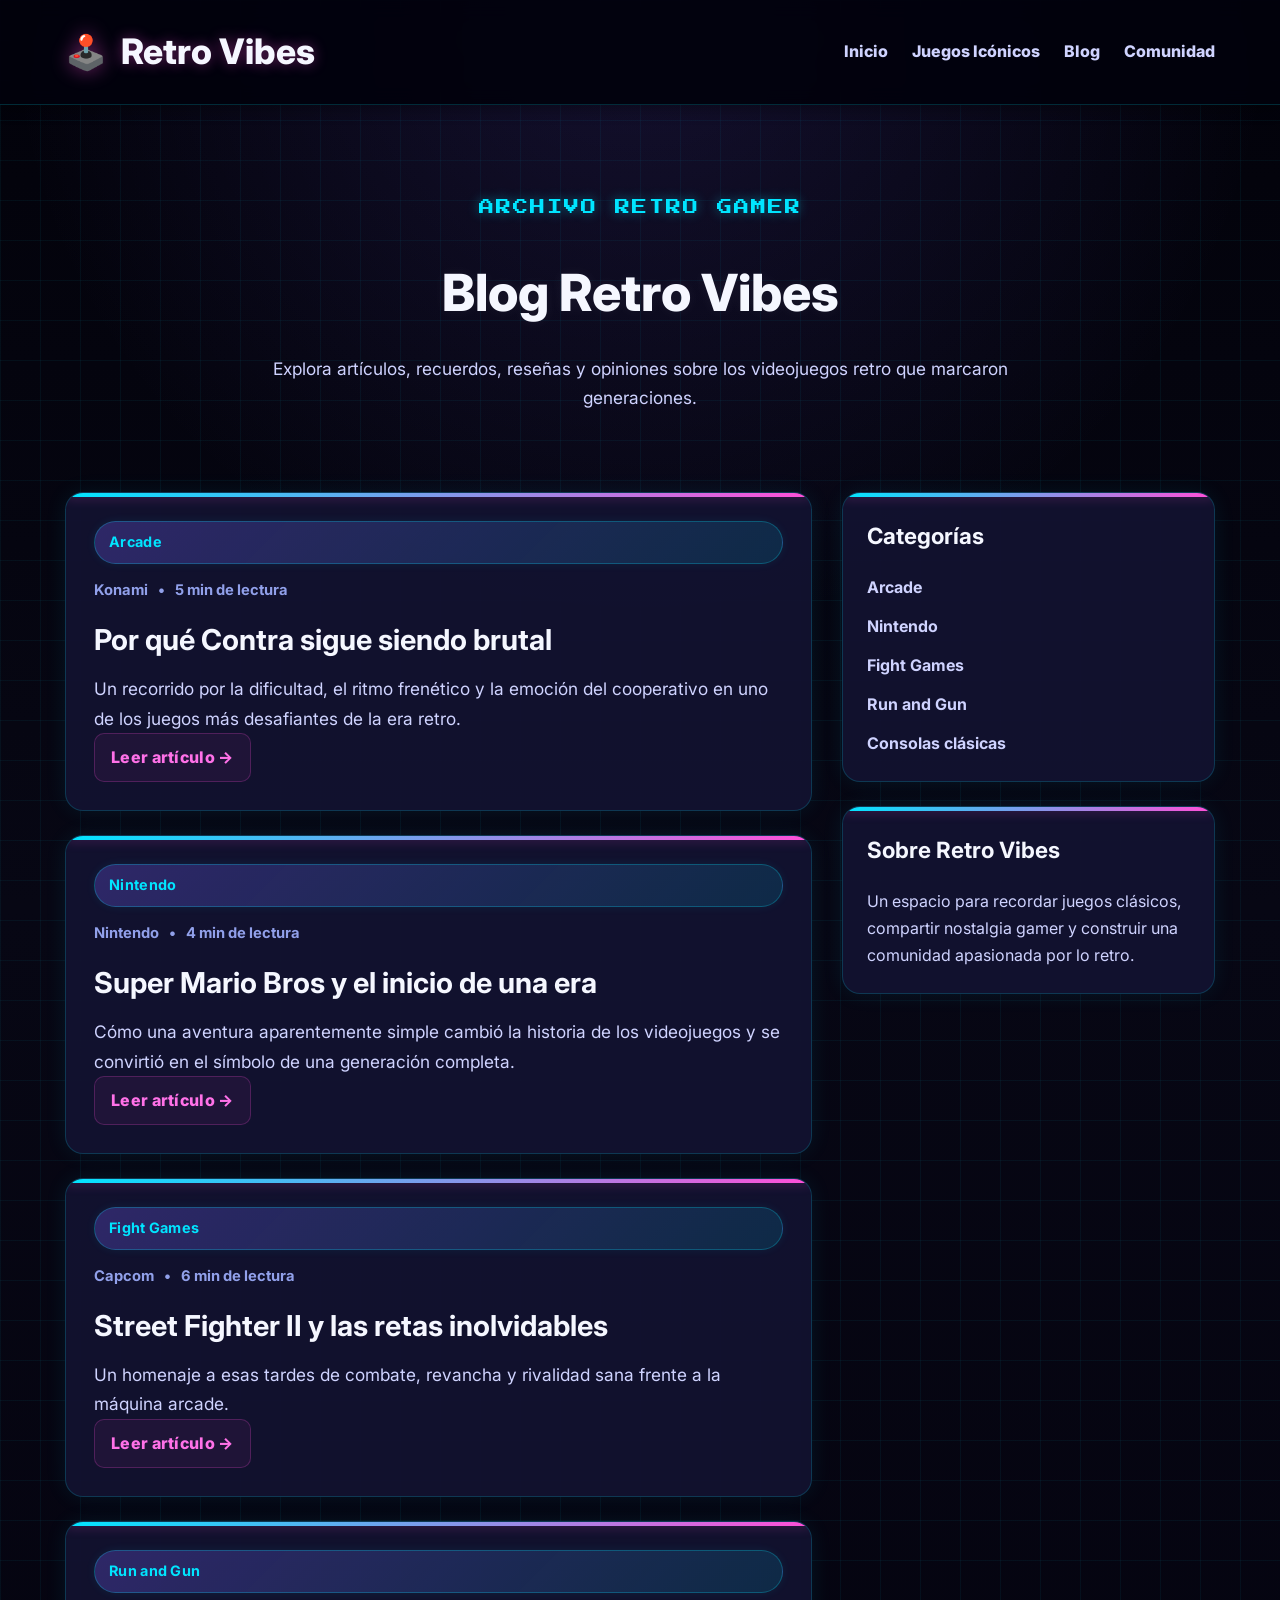
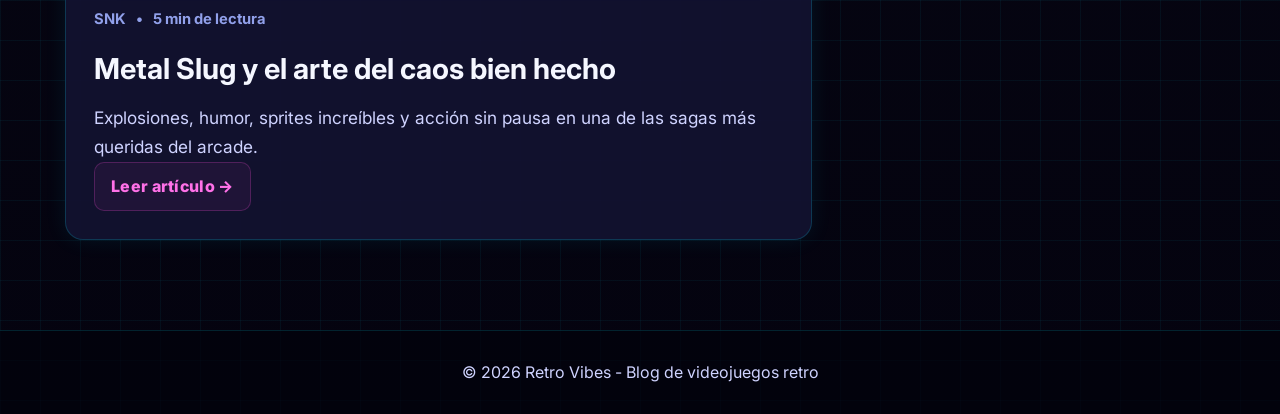
==== blog.html @ 3eb90b33 "post contra terminado con imagen y breadcrumb" ====
<!DOCTYPE html>
<html lang="es">
<head>
  <meta charset="UTF-8" />
  <meta name="viewport" content="width=device-width, initial-scale=1.0" />
  <title>Retro Vibes | Blog</title>

  <link rel="preconnect" href="https://fonts.googleapis.com" />
  <link rel="preconnect" href="https://fonts.gstatic.com" crossorigin />
  <link href="https://fonts.googleapis.com/css2?family=Press+Start+2P&family=Inter:wght@400;700;800&display=swap" rel="stylesheet" />

  <link rel="stylesheet" href="assets/css/style.css" />
</head>
<body>
  <header class="site-header">
    <div class="container header-content">
      <div class="logo">
        <span class="logo-icon">🕹️</span>
        <h1>Retro Vibes</h1>
      </div>

      <nav class="main-nav">
        <a href="index.html">Inicio</a>
        <a href="index.html#iconicos">Juegos Icónicos</a>
        <a href="blog.html">Blog</a>
        <a href="index.html#comunidad">Comunidad</a>
      </nav>
    </div>
  </header>

  <main>
    <section class="page-hero">
      <div class="container">
        <p class="tagline">Archivo retro gamer</p>
        <h2 class="page-title">Blog Retro Vibes</h2>
        <p class="page-description">
          Explora artículos, recuerdos, reseñas y opiniones sobre los videojuegos
          retro que marcaron generaciones.
        </p>
      </div>
    </section>

    <section class="blog-layout-section">
      <div class="container blog-layout">
        <div class="blog-posts">
          <article class="post-card blog-post-card">
            <span class="post-category">Arcade</span>

            <div class="post-meta">
              <span>Konami</span>
              <span>•</span>
              <span>5 min de lectura</span>
            </div>

            <h3>Por qué Contra sigue siendo brutal</h3>

            <p class="post-excerpt">
              Un recorrido por la dificultad, el ritmo frenético y la emoción del
              cooperativo en uno de los juegos más desafiantes de la era retro.
            </p>

            <a href="#" class="read-more">Leer artículo →</a>
          </article>

          <article class="post-card blog-post-card">
            <span class="post-category">Nintendo</span>

            <div class="post-meta">
              <span>Nintendo</span>
              <span>•</span>
              <span>4 min de lectura</span>
            </div>

            <h3>Super Mario Bros y el inicio de una era</h3>

            <p class="post-excerpt">
              Cómo una aventura aparentemente simple cambió la historia de los
              videojuegos y se convirtió en el símbolo de una generación completa.
            </p>

            <a href="#" class="read-more">Leer artículo →</a>
          </article>

          <article class="post-card blog-post-card">
            <span class="post-category">Fight Games</span>

            <div class="post-meta">
              <span>Capcom</span>
              <span>•</span>
              <span>6 min de lectura</span>
            </div>

            <h3>Street Fighter II y las retas inolvidables</h3>

            <p class="post-excerpt">
              Un homenaje a esas tardes de combate, revancha y rivalidad sana
              frente a la máquina arcade.
            </p>

            <a href="#" class="read-more">Leer artículo →</a>
          </article>

          <article class="post-card blog-post-card">
            <span class="post-category">Run and Gun</span>

            <div class="post-meta">
              <span>SNK</span>
              <span>•</span>
              <span>5 min de lectura</span>
            </div>

            <h3>Metal Slug y el arte del caos bien hecho</h3>

            <p class="post-excerpt">
              Explosiones, humor, sprites increíbles y acción sin pausa en una de
              las sagas más queridas del arcade.
            </p>

            <a href="#" class="read-more">Leer artículo →</a>
          </article>
        </div>

        <aside class="blog-sidebar">
          <div class="sidebar-box">
            <h3>Categorías</h3>
            <ul class="sidebar-list">
              <li><a href="#">Arcade</a></li>
              <li><a href="#">Nintendo</a></li>
              <li><a href="#">Fight Games</a></li>
              <li><a href="#">Run and Gun</a></li>
              <li><a href="#">Consolas clásicas</a></li>
            </ul>
          </div>

          <div class="sidebar-box">
            <h3>Sobre Retro Vibes</h3>
            <p>
              Un espacio para recordar juegos clásicos, compartir nostalgia gamer
              y construir una comunidad apasionada por lo retro.
            </p>
          </div>
        </aside>
      </div>
    </section>
  </main>

  <footer class="site-footer">
    <div class="container">
      <p>© <span id="year"></span> Retro Vibes - Blog de videojuegos retro</p>
    </div>
  </footer>

  <script src="assets/js/app.js"></script>
</body>
</html>
---- assets/css/style.css ----
* {
  box-sizing: border-box;
  margin: 0;
  padding: 0;
}

:root {
  --bg-dark: #04030f;
  --bg-section: rgba(10, 10, 35, 0.9);
  --card-bg: rgba(18, 18, 48, 0.95);
  --border-color: #2b2b68;
  --text-main: #f5f7ff;
  --text-soft: #cfd3ff;
  --neon-cyan: #00e5ff;
  --neon-pink: #ff4fd8;
  --neon-purple: #7b61ff;
  --glow-cyan: 0 0 12px rgba(0, 229, 255, 0.45);
  --glow-pink: 0 0 14px rgba(255, 79, 216, 0.4);
}

body {
  font-family: "Inter", Arial, sans-serif;
  background:
    linear-gradient(rgba(0, 229, 255, 0.05) 1px, transparent 1px),
    linear-gradient(90deg, rgba(0, 229, 255, 0.05) 1px, transparent 1px),
    radial-gradient(circle at top, rgba(123, 97, 255, 0.15), transparent 30%),
    linear-gradient(180deg, #02020a 0%, #070714 45%, #04030f 100%);
  background-size: 40px 40px, 40px 40px, auto, auto;
  color: var(--text-main);
  line-height: 1.7;
}

.container {
  width: 90%;
  max-width: 1150px;
  margin: 0 auto;
}

.site-header {
  background: rgba(2, 2, 12, 0.92);
  backdrop-filter: blur(10px);
  border-bottom: 1px solid rgba(0, 229, 255, 0.18);
  position: sticky;
  top: 0;
  z-index: 1000;
  box-shadow: 0 3px 14px rgba(0, 0, 0, 0.35);
}

.header-content {
  display: flex;
  justify-content: space-between;
  align-items: center;
  padding: 22px 0;
}

.logo {
  display: flex;
  align-items: center;
  gap: 14px;
}

.logo h1 {
  font-size: 2.2rem;
  font-weight: 800;
  color: var(--text-main);
  text-shadow: var(--glow-pink);
}

.logo-icon {
  font-size: 2.1rem;
  filter: drop-shadow(0 0 10px rgba(255, 79, 216, 0.45));
}

.main-nav {
  display: flex;
  gap: 24px;
}

.main-nav a {
  color: var(--text-soft);
  text-decoration: none;
  font-weight: 800;
  transition: color 0.25s ease, text-shadow 0.25s ease;
}

.main-nav a:hover {
  color: var(--neon-cyan);
  text-shadow: var(--glow-cyan);
}

.hero {
  padding: 110px 0 95px;
  text-align: center;
  background:
    radial-gradient(circle at center, rgba(123, 97, 255, 0.16) 0%, rgba(4, 3, 15, 0) 60%);
}

.hero-content {
  background: linear-gradient(180deg, rgba(18, 18, 48, 0.45), rgba(8, 8, 25, 0.2));
  border: 1px solid rgba(0, 229, 255, 0.12);
  border-radius: 22px;
  padding: 50px 30px;
  box-shadow:
    0 0 30px rgba(0, 229, 255, 0.05),
    0 0 80px rgba(123, 97, 255, 0.05);
}

.tagline {
  font-family: "Press Start 2P", cursive;
  color: var(--neon-cyan);
  font-size: 0.95rem;
  text-transform: uppercase;
  letter-spacing: 2px;
  margin-bottom: 28px;
  text-shadow: var(--glow-cyan);
}

.hero h2 {
  font-size: 4rem;
  font-weight: 800;
  line-height: 1.2;
  max-width: 980px;
  margin: 0 auto 24px;
  text-shadow: 0 0 18px rgba(255, 255, 255, 0.08);
}

.hero-text {
  max-width: 760px;
  margin: 0 auto 34px;
  font-size: 1.2rem;
  color: var(--text-soft);
}

.primary-btn,
.secondary-btn {
  padding: 15px 28px;
  border: none;
  border-radius: 12px;
  cursor: pointer;
  font-weight: 800;
  font-size: 1rem;
  transition: transform 0.2s ease, box-shadow 0.2s ease, background 0.2s ease;
}

.primary-btn {
  background: linear-gradient(135deg, #ff38c7, #ff6be6);
  color: #ffffff;
  box-shadow: var(--glow-pink);
}

.primary-btn:hover {
  transform: translateY(-2px);
  box-shadow: 0 0 20px rgba(255, 79, 216, 0.55);
}

.secondary-btn {
  background: linear-gradient(135deg, #00d8ff, #4cefff);
  color: #101225;
  box-shadow: var(--glow-cyan);
}

.secondary-btn:hover {
  transform: translateY(-2px);
  box-shadow: 0 0 20px rgba(0, 229, 255, 0.55);
}

.featured-games,
.latest-posts,
.community {
  padding: 80px 0;
}

.section-title {
  position: relative;
  font-size: 3rem;
  font-weight: 800;
  margin-bottom: 50px;
  text-align: center;
  text-shadow: 0 0 14px rgba(255, 255, 255, 0.06);
}

.section-title::after {
  content: "";
  display: block;
  width: 140px;
  height: 4px;
  margin: 16px auto 0;
  border-radius: 999px;
  background: linear-gradient(90deg, var(--neon-cyan), var(--neon-pink));
  box-shadow: 0 0 14px rgba(0, 229, 255, 0.35);
}

.cards-grid,
.posts-grid {
  display: grid;
  grid-template-columns: repeat(3, 1fr);
  gap: 24px;
}

.card,
.post-card,
.community-box {
  position: relative;
  overflow: hidden;
  background: var(--card-bg);
  border: 1px solid rgba(0, 229, 255, 0.18);
  border-radius: 18px;
  padding: 28px;
  box-shadow: 0 0 22px rgba(0, 229, 255, 0.08);
  transition: transform 0.2s ease, border-color 0.2s ease, box-shadow 0.2s ease;
}

.card::before,
.post-card::before,
.community-box::before {
  content: "";
  position: absolute;
  top: 0;
  left: 0;
  width: 100%;
  height: 4px;
  background: linear-gradient(90deg, var(--neon-cyan), var(--neon-pink));
  box-shadow: 0 0 12px rgba(255, 79, 216, 0.35);
}

.card:hover,
.post-card:hover,
.community-box:hover {
  transform: translateY(-6px) scale(1.01);
  border-color: rgba(255, 79, 216, 0.45);
  box-shadow:
    0 0 24px rgba(255, 79, 216, 0.14),
    0 0 45px rgba(0, 229, 255, 0.08);
}
.card h3,
.post-card h3,
.community-box h2 {
  margin-bottom: 16px;
}

.card h3,
.post-card h3 {
  font-size: 1.8rem;
}

.card p,
.post-card p,
.community-box p {
  color: var(--text-soft);
  font-size: 1.08rem;
}

.post-category {
  display: inline-block;
  margin-bottom: 14px;
  background: linear-gradient(135deg, rgba(123, 97, 255, 0.28), rgba(0, 229, 255, 0.12));
  border: 1px solid rgba(0, 229, 255, 0.25);
  color: var(--neon-cyan);
  padding: 8px 14px;
  border-radius: 999px;
  font-size: 0.9rem;
  font-weight: 700;
  letter-spacing: 0.3px;
  box-shadow: 0 0 10px rgba(0, 229, 255, 0.08);
}

.post-meta {
  display: flex;
  align-items: center;
  gap: 10px;
  margin-bottom: 18px;
  color: #9fb0ff;
  font-size: 0.92rem;
  font-weight: 700;
  opacity: 0.9;
}

.post-excerpt {
  min-height: 110px;
}

.post-card h3 {
  margin-bottom: 16px;
  line-height: 1.3;
}

.post-card {
  display: flex;
  flex-direction: column;
  justify-content: flex-start;
}

.post-card .read-more {
  margin-top: auto;
  align-self: flex-start;
  padding: 10px 16px;
  border: 1px solid rgba(255, 79, 216, 0.22);
  border-radius: 10px;
  background: rgba(255, 79, 216, 0.06);
}

.read-more {
  display: inline-block;
  margin-top: 18px;
  color: #ff71e8;
  text-decoration: none;
  font-weight: 800;
  letter-spacing: 0.3px;
  transition: color 0.2s ease, text-shadow 0.2s ease, transform 0.2s ease;
}

.read-more:hover {
  color: #ffffff;
  text-shadow: var(--glow-pink);
  transform: translateX(4px);
}

.read-more:hover {
  color: #ffffff;
  text-shadow: var(--glow-pink);
}

.community-box {
  text-align: center;
  background:
    linear-gradient(180deg, rgba(20, 20, 52, 0.96), rgba(12, 12, 35, 0.96));
}

.site-footer {
  border-top: 1px solid rgba(0, 229, 255, 0.14);
  padding: 28px 0;
  text-align: center;
  color: var(--text-soft);
  background: rgba(2, 2, 12, 0.7);
}

@media (max-width: 980px) {
  .header-content {
    flex-direction: column;
    gap: 20px;
  }

  .hero h2 {
    font-size: 2.9rem;
  }

  .cards-grid,
  .posts-grid {
    grid-template-columns: 1fr;
  }
}

@media (max-width: 640px) {
  .logo h1 {
    font-size: 1.6rem;
  }

  .main-nav {
    flex-wrap: wrap;
    justify-content: center;
    gap: 14px;
  }

  .tagline {
    font-size: 0.7rem;
    line-height: 1.6;
  }

  .hero {
    padding: 85px 0 75px;
  }

  .hero h2 {
    font-size: 2.2rem;
  }

  .hero-text {
    font-size: 1rem;
  }

  .section-title {
    font-size: 2.2rem;
  }

  .card h3,
  .post-card h3 {
    font-size: 1.4rem;
  }
}

.page-hero {
  padding: 90px 0 50px;
  text-align: center;
}

.page-title {
  font-size: 3.2rem;
  font-weight: 800;
  margin: 22px 0 18px;
  text-shadow: 0 0 14px rgba(255, 255, 255, 0.06);
}

.page-description {
  max-width: 760px;
  margin: 0 auto;
  font-size: 1.08rem;
  color: var(--text-soft);
}

.blog-layout-section {
  padding: 30px 0 90px;
}

.blog-layout {
  display: grid;
  grid-template-columns: 2fr 1fr;
  gap: 30px;
  align-items: start;
}

.blog-posts {
  display: grid;
  gap: 24px;
}

.blog-post-card .post-excerpt {
  min-height: auto;
}

.blog-sidebar {
  display: grid;
  gap: 24px;
}

.sidebar-box {
  background: var(--card-bg);
  border: 1px solid rgba(0, 229, 255, 0.18);
  border-radius: 18px;
  padding: 24px;
  box-shadow: 0 0 22px rgba(0, 229, 255, 0.08);
  position: relative;
  overflow: hidden;
}

.sidebar-box::before {
  content: "";
  position: absolute;
  top: 0;
  left: 0;
  width: 100%;
  height: 4px;
  background: linear-gradient(90deg, var(--neon-cyan), var(--neon-pink));
  box-shadow: 0 0 12px rgba(255, 79, 216, 0.35);
}

.sidebar-box h3 {
  margin-bottom: 18px;
  font-size: 1.4rem;
}

.sidebar-box p {
  color: var(--text-soft);
  line-height: 1.7;
}

.sidebar-list {
  list-style: none;
  display: grid;
  gap: 12px;
}

.sidebar-list a {
  color: var(--text-soft);
  text-decoration: none;
  font-weight: 700;
  transition: color 0.2s ease, transform 0.2s ease;
}

.sidebar-list a:hover {
  color: var(--neon-cyan);
  transform: translateX(4px);
}

@media (max-width: 980px) {
  .blog-layout {
    grid-template-columns: 1fr;
  }

  .page-title {
    font-size: 2.4rem;
  }
}

.post-hero {
  padding: 95px 0 45px;
}

.post-hero-content {
  max-width: 900px;
  margin: 0 auto;
  text-align: center;
  background: linear-gradient(180deg, rgba(18, 18, 48, 0.45), rgba(8, 8, 25, 0.2));
  border: 1px solid rgba(0, 229, 255, 0.12);
  border-radius: 22px;
  padding: 45px 30px;
  box-shadow:
    0 0 30px rgba(0, 229, 255, 0.05),
    0 0 80px rgba(123, 97, 255, 0.05);
}

.post-title {
  font-size: 3.2rem;
  font-weight: 800;
  margin: 22px 0 18px;
  line-height: 1.2;
  text-shadow: 0 0 14px rgba(255, 255, 255, 0.06);
}

.post-intro {
  max-width: 760px;
  margin: 0 auto;
  font-size: 1.12rem;
  color: var(--text-soft);
  line-height: 1.8;
}

.post-content-section {
  padding: 20px 0 90px;
}

.post-layout {
  display: grid;
  grid-template-columns: 2fr 1fr;
  gap: 30px;
  align-items: start;
}

.post-content {
  background: var(--card-bg);
  border: 1px solid rgba(0, 229, 255, 0.18);
  border-radius: 18px;
  padding: 32px;
  box-shadow: 0 0 22px rgba(0, 229, 255, 0.08);
  position: relative;
  overflow: hidden;
}

.post-content::before {
  content: "";
  position: absolute;
  top: 0;
  left: 0;
  width: 100%;
  height: 4px;
  background: linear-gradient(90deg, var(--neon-cyan), var(--neon-pink));
  box-shadow: 0 0 12px rgba(255, 79, 216, 0.35);
}

.post-image-placeholder {
  display: grid;
  place-items: center;
  min-height: 260px;
  margin-bottom: 28px;
  border-radius: 18px;
  border: 1px dashed rgba(0, 229, 255, 0.25);
  background:
    linear-gradient(135deg, rgba(123, 97, 255, 0.12), rgba(0, 229, 255, 0.06));
  color: var(--text-soft);
  font-weight: 700;
  text-align: center;
  padding: 20px;
}

.post-image {
  margin-bottom: 28px;
  border-radius: 18px;
  overflow: hidden;
  border: 1px solid rgba(0,229,255,0.25);
  box-shadow: 0 0 20px rgba(0,229,255,0.08);
}

.post-image img {
  width: 100%;
  height: auto;
  display: block;
}

.post-content p {
  margin-bottom: 22px;
  color: var(--text-soft);
  font-size: 1.08rem;
  line-height: 1.9;
}

.post-content h3 {
  margin: 34px 0 18px;
  font-size: 2rem;
  color: var(--text-main);
}

.retro-note {
  margin: 34px 0;
  padding: 24px;
  border-radius: 16px;
  background: rgba(123, 97, 255, 0.12);
  border: 1px solid rgba(0, 229, 255, 0.16);
  box-shadow: 0 0 16px rgba(123, 97, 255, 0.08);
}

.retro-note h4 {
  margin-bottom: 12px;
  font-size: 1.2rem;
  color: var(--neon-cyan);
}

.retro-note p {
  margin-bottom: 0;
}

.back-link {
  display: inline-block;
  margin-top: 10px;
  padding: 12px 18px;
  border-radius: 10px;
  background: rgba(0, 229, 255, 0.08);
  border: 1px solid rgba(0, 229, 255, 0.2);
  color: var(--neon-cyan);
  text-decoration: none;
  font-weight: 800;
  transition: transform 0.2s ease, box-shadow 0.2s ease, color 0.2s ease;
}

.back-link:hover {
  transform: translateX(-4px);
  box-shadow: 0 0 18px rgba(0, 229, 255, 0.14);
  color: #ffffff;
}

.post-sidebar {
  display: grid;
  gap: 24px;
}

.post-sidebar .sidebar-list li {
  color: var(--text-soft);
  line-height: 1.8;
}

@media (max-width: 980px) {
  .post-layout {
    grid-template-columns: 1fr;
  }

  .post-title {
    font-size: 2.4rem;
  }
}

@media (max-width: 640px) {
  .post-hero {
    padding: 80px 0 35px;
  }

  .post-title {
    font-size: 2rem;
  }

  .post-content {
    padding: 24px;
  }

  .post-content h3 {
    font-size: 1.5rem;
  }
}

.breadcrumb {
  font-size: 0.9rem;
  margin-bottom: 18px;
  color: var(--text-soft);
}

.breadcrumb a {
  color: var(--neon-cyan);
  text-decoration: none;
  font-weight: 600;
}

.breadcrumb a:hover {
  color: var(--neon-pink);
}

.breadcrumb span {
  margin: 0 6px;
}

.breadcrumb-current {
  color: var(--text-soft);
}
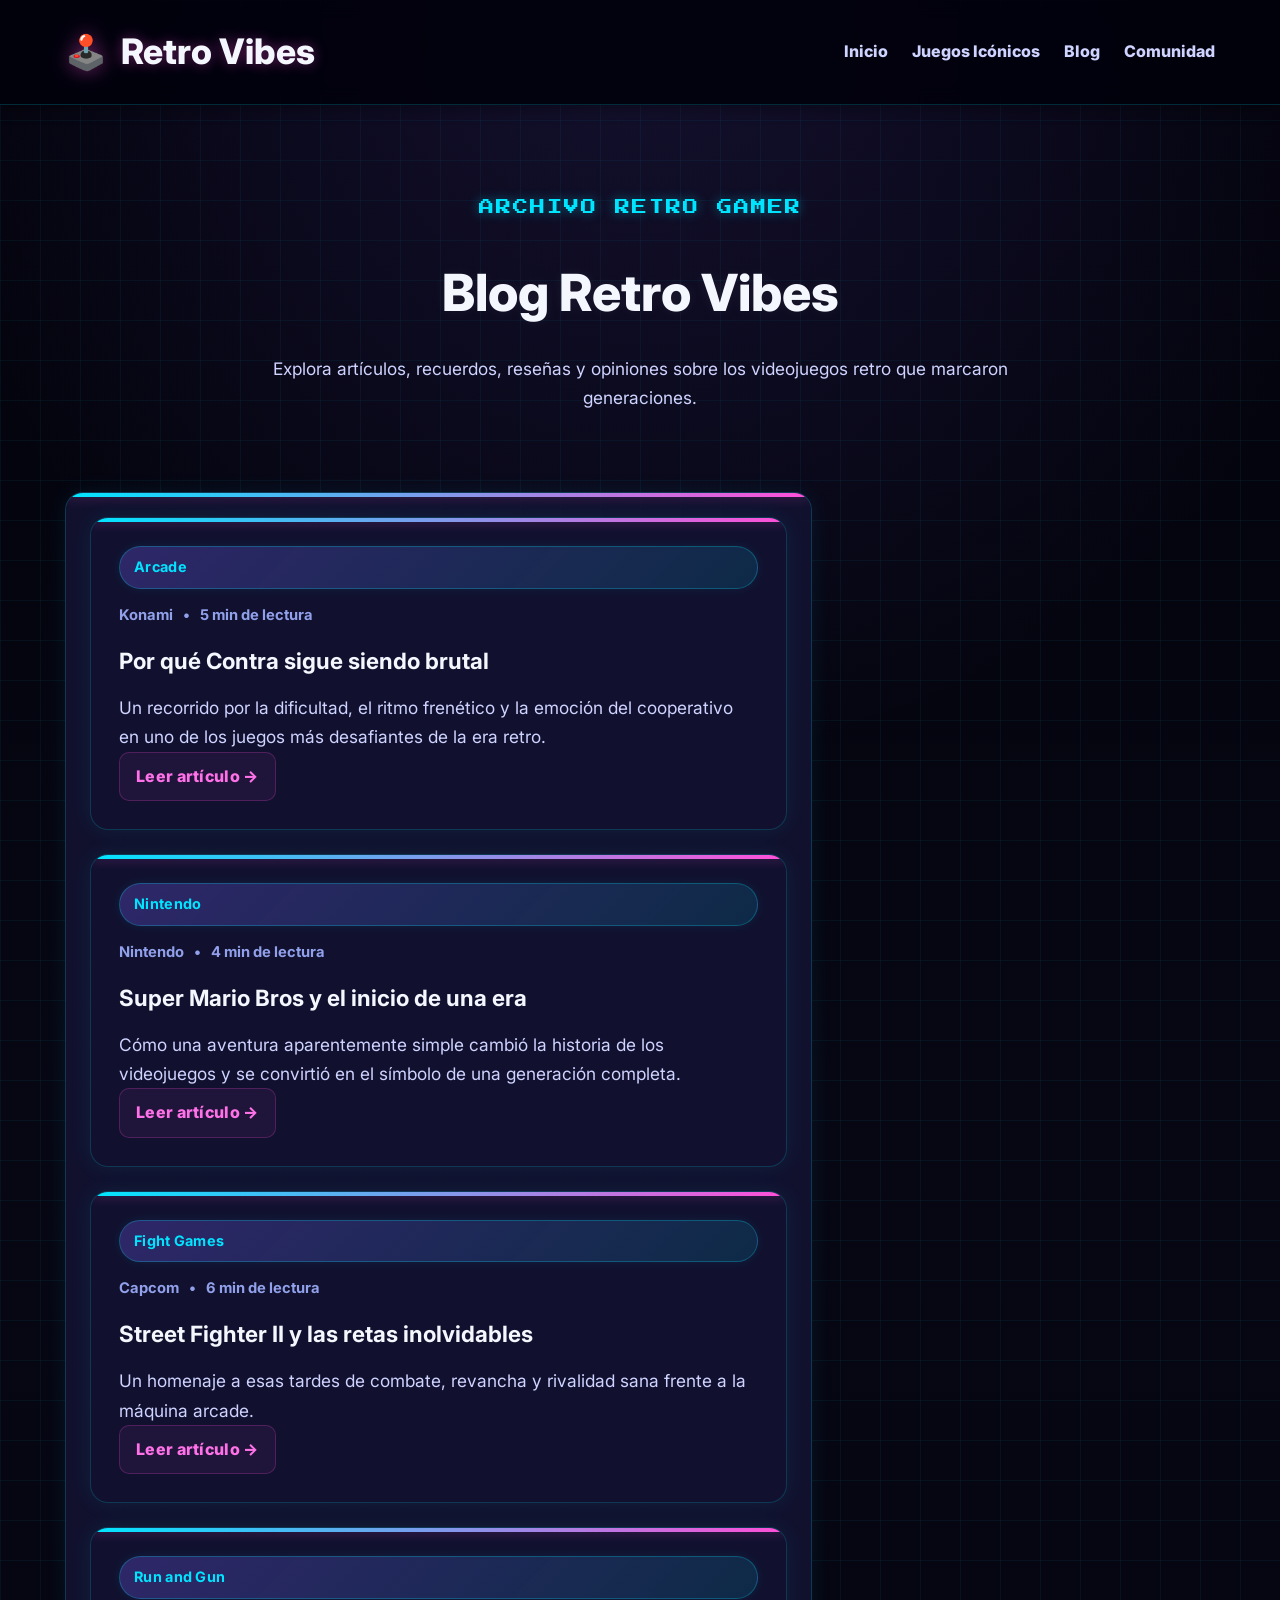
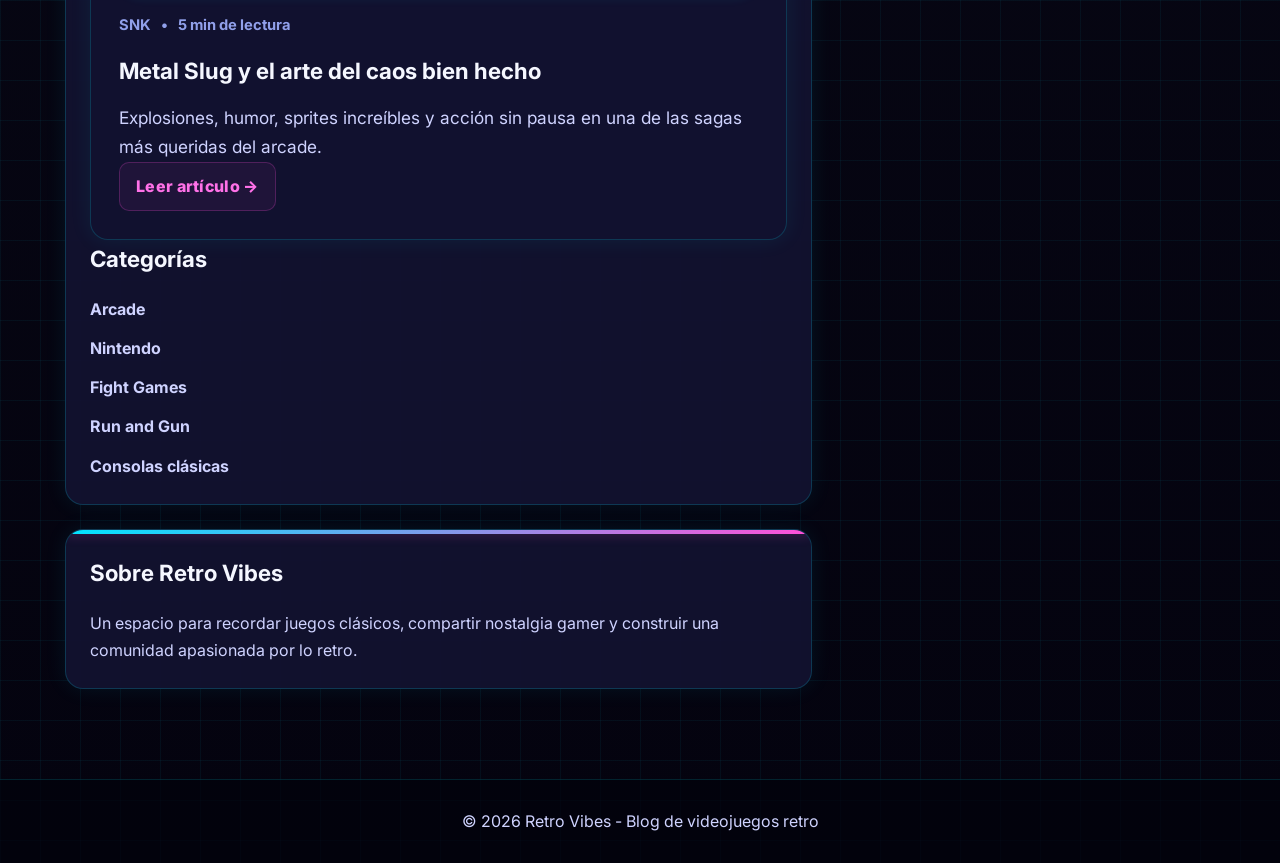
==== commit b3bdc546: "mejoras blog retro y post contra comentarios y navegacion" ====
--- a/blog.html
+++ b/blog.html
@@ -42,86 +42,92 @@
 
     <section class="blog-layout-section">
       <div class="container blog-layout">
-        <div class="blog-posts">
-          <article class="post-card blog-post-card">
-            <span class="post-category">Arcade</span>
-
-            <div class="post-meta">
-              <span>Konami</span>
-              <span>•</span>
-              <span>5 min de lectura</span>
-            </div>
-
-            <h3>Por qué Contra sigue siendo brutal</h3>
-
-            <p class="post-excerpt">
-              Un recorrido por la dificultad, el ritmo frenético y la emoción del
-              cooperativo en uno de los juegos más desafiantes de la era retro.
-            </p>
-
-            <a href="#" class="read-more">Leer artículo →</a>
-          </article>
-
-          <article class="post-card blog-post-card">
-            <span class="post-category">Nintendo</span>
-
-            <div class="post-meta">
-              <span>Nintendo</span>
-              <span>•</span>
-              <span>4 min de lectura</span>
-            </div>
-
-            <h3>Super Mario Bros y el inicio de una era</h3>
-
-            <p class="post-excerpt">
-              Cómo una aventura aparentemente simple cambió la historia de los
-              videojuegos y se convirtió en el símbolo de una generación completa.
-            </p>
-
-            <a href="#" class="read-more">Leer artículo →</a>
-          </article>
-
-          <article class="post-card blog-post-card">
-            <span class="post-category">Fight Games</span>
-
-            <div class="post-meta">
-              <span>Capcom</span>
-              <span>•</span>
-              <span>6 min de lectura</span>
-            </div>
-
-            <h3>Street Fighter II y las retas inolvidables</h3>
-
-            <p class="post-excerpt">
-              Un homenaje a esas tardes de combate, revancha y rivalidad sana
-              frente a la máquina arcade.
-            </p>
-
-            <a href="#" class="read-more">Leer artículo →</a>
-          </article>
-
-          <article class="post-card blog-post-card">
-            <span class="post-category">Run and Gun</span>
-
-            <div class="post-meta">
-              <span>SNK</span>
-              <span>•</span>
-              <span>5 min de lectura</span>
-            </div>
-
-            <h3>Metal Slug y el arte del caos bien hecho</h3>
-
-            <p class="post-excerpt">
-              Explosiones, humor, sprites increíbles y acción sin pausa en una de
-              las sagas más queridas del arcade.
-            </p>
-
-            <a href="#" class="read-more">Leer artículo →</a>
-          </article>
-        </div>
+     
 
         <aside class="blog-sidebar">
           <div class="sidebar-box">
+            <div class="blog-posts">
+  <article class="post-card blog-post-card">
+    <span class="post-category">Arcade</span>
+
+    <div class="post-meta">
+      <span>Konami</span>
+      <span>•</span>
+      <span>5 min de lectura</span>
+    </div>
+
+    <h3>Por qué Contra sigue siendo brutal</h3>
+
+    <p class="post-excerpt">
+      Un recorrido por la dificultad, el ritmo frenético y la emoción del
+      cooperativo en uno de los juegos más desafiantes de la era retro.
+    </p>
+
+    <a href="post-contra.php" class="read-more">Leer artículo →</a>
+  </article>
+
+  <article class="post-card blog-post-card">
+    <span class="post-category">Nintendo</span>
+
+    <div class="post-meta">
+      <span>Nintendo</span>
+      <span>•</span>
+      <span>4 min de lectura</span>
+    </div>
+
+    <h3>Super Mario Bros y el inicio de una era</h3>
+
+    <p class="post-excerpt">
+      Cómo una aventura aparentemente simple cambió la historia de los
+      videojuegos y se convirtió en el símbolo de una generación completa.
+    </p>
+
+    <a href="#" class="read-more">Leer artículo →</a>
+  </article>
+
+  <article class="post-card blog-post-card">
+    <span class="post-category">Fight Games</span>
+
+    <div class="post-meta">
+      <span>Capcom</span>
+      <span>•</span>
+      <span>6 min de lectura</span>
+    </div>
+
+    <h3>Street Fighter II y las retas inolvidables</h3>
+
+    <p class="post-excerpt">
+      Un homenaje a esas tardes de combate, revancha y rivalidad sana
+      frente a la máquina arcade.
+    </p>
+
+    <a href="#" class="read-more">Leer artículo →</a>
+  </article>
+
+  <article class="post-card blog-post-card">
+    <span class="post-category">Run and Gun</span>
+
+    <div class="post-meta">
+      <span>SNK</span>
+      <span>•</span>
+      <span>5 min de lectura</span>
+    </div>
+
+    <h3>Metal Slug y el arte del caos bien hecho</h3>
+
+    <p class="post-excerpt">
+      Explosiones, humor, sprites increíbles y acción sin pausa en una de
+      las sagas más queridas del arcade.
+    </p>
+
+    <a href="#" class="read-more">Leer artículo →</a>
+  </article>
+</div>
+     
+
+
+
+
             <h3>Categorías</h3>
             <ul class="sidebar-list">
               <li><a href="#">Arcade</a></li>
--- a/assets/css/style.css
+++ b/assets/css/style.css
@@ -696,4 +696,210 @@
 
 .breadcrumb-current {
   color: var(--text-soft);
+}
+
+/* ===== RELATED POSTS ===== */
+
+.related-posts{
+    margin-top:60px;
+}
+
+.related-posts h2{
+    font-size:28px;
+    margin-bottom:25px;
+    text-align:center;
+}
+
+.related-grid{
+    display:grid;
+    grid-template-columns:repeat(auto-fit,minmax(250px,1fr));
+    gap:20px;
+}
+
+.related-card{
+    background:#11152b;
+    padding:25px;
+    border-radius:14px;
+    border:1px solid #2d325a;
+    text-decoration:none;
+    transition:.3s;
+}
+
+.related-card:hover{
+    transform:translateY(-6px);
+    border-color:#ff3cac;
+    box-shadow:0 0 15px rgba(255,60,172,0.4);
+}
+
+.related-card h3{
+    margin-top:12px;
+    color:white;
+    font-size:20px;
+}
+
+.tag{
+    font-size:12px;
+    background:#1e90ff;
+    padding:6px 12px;
+    border-radius:20px;
+    color:white;
+}
+
+/* ===== POST NAVIGATION ===== */
+
+.post-navigation{
+    display:flex;
+    justify-content:space-between;
+    gap:20px;
+    margin:60px 0;
+}
+
+.nav-post{
+    flex:1;
+    background:#11152b;
+    padding:20px;
+    border-radius:14px;
+    border:1px solid #2d325a;
+    text-decoration:none;
+    transition:.3s;
+}
+
+.nav-post:hover{
+    transform:translateY(-4px);
+    border-color:#00e5ff;
+    box-shadow:0 0 15px rgba(0,229,255,.4);
+}
+
+.nav-post span{
+    display:block;
+    margin-top:8px;
+    color:white;
+    font-size:18px;
+}
+
+.nav-post.prev{
+    text-align:left;
+}
+
+.nav-post.next{
+    text-align:right;
+}
+
+
+.comments-section {
+  margin-top: 70px;
+  padding: 35px;
+  background: var(--card-bg);
+  border: 1px solid rgba(0, 229, 255, 0.18);
+  border-radius: 18px;
+  box-shadow: 0 0 22px rgba(0, 229, 255, 0.08);
+}
+
+.comments-section h2 {
+  text-align: center;
+  margin-bottom: 28px;
+  font-size: 2.2rem;
+}
+
+.comment-form {
+  display: grid;
+  gap: 20px;
+  margin-bottom: 35px;
+}
+
+.form-group {
+  display: grid;
+  gap: 8px;
+}
+
+.form-group label {
+  font-weight: 700;
+  color: var(--text-main);
+}
+
+.form-group input,
+.form-group textarea {
+  width: 100%;
+  padding: 14px 16px;
+  border-radius: 12px;
+  border: 1px solid rgba(0, 229, 255, 0.18);
+  background: rgba(10, 10, 30, 0.9);
+  color: var(--text-main);
+  font-family: "Inter", Arial, sans-serif;
+  font-size: 1rem;
+}
+
+.form-group input:focus,
+.form-group textarea:focus {
+  outline: none;
+  border-color: var(--neon-cyan);
+  box-shadow: 0 0 10px rgba(0, 229, 255, 0.12);
+}
+
+.comments-list {
+  display: grid;
+  gap: 18px;
+}
+
+.comment-card {
+  background: rgba(12, 12, 35, 0.95);
+  border: 1px solid rgba(255, 79, 216, 0.14);
+  border-radius: 14px;
+  padding: 18px;
+}
+
+.comment-card h4 {
+  margin-bottom: 8px;
+  color: var(--neon-cyan);
+  font-size: 1rem;
+}
+
+.comment-card p {
+  margin-bottom: 0;
+  color: var(--text-soft);
+  line-height: 1.7;
+}
+
+.empty-comments {
+  text-align: center;
+  color: var(--text-soft);
+  opacity: 0.85;
+}
+
+
+.comment-header {
+  display: flex;
+  align-items: center;
+  gap: 14px;
+  margin-bottom: 10px;
+}
+
+.comment-avatar {
+  width: 40px;
+  height: 40px;
+  border-radius: 50%;
+  background: linear-gradient(45deg, #00e5ff, #ff4fd8);
+  display: flex;
+  align-items: center;
+  justify-content: center;
+  font-weight: 900;
+  color: #000;
+}
+
+.comment-meta h4 {
+  margin: 0;
+}
+
+.comment-meta span {
+  font-size: 0.75rem;
+  opacity: 0.7;
+}
+
+.delete-comment {
+  margin-left: auto;
+  background: transparent;
+  border: none;
+  color: #ff4fd8;
+  cursor: pointer;
+  font-size: 1rem;
 }
